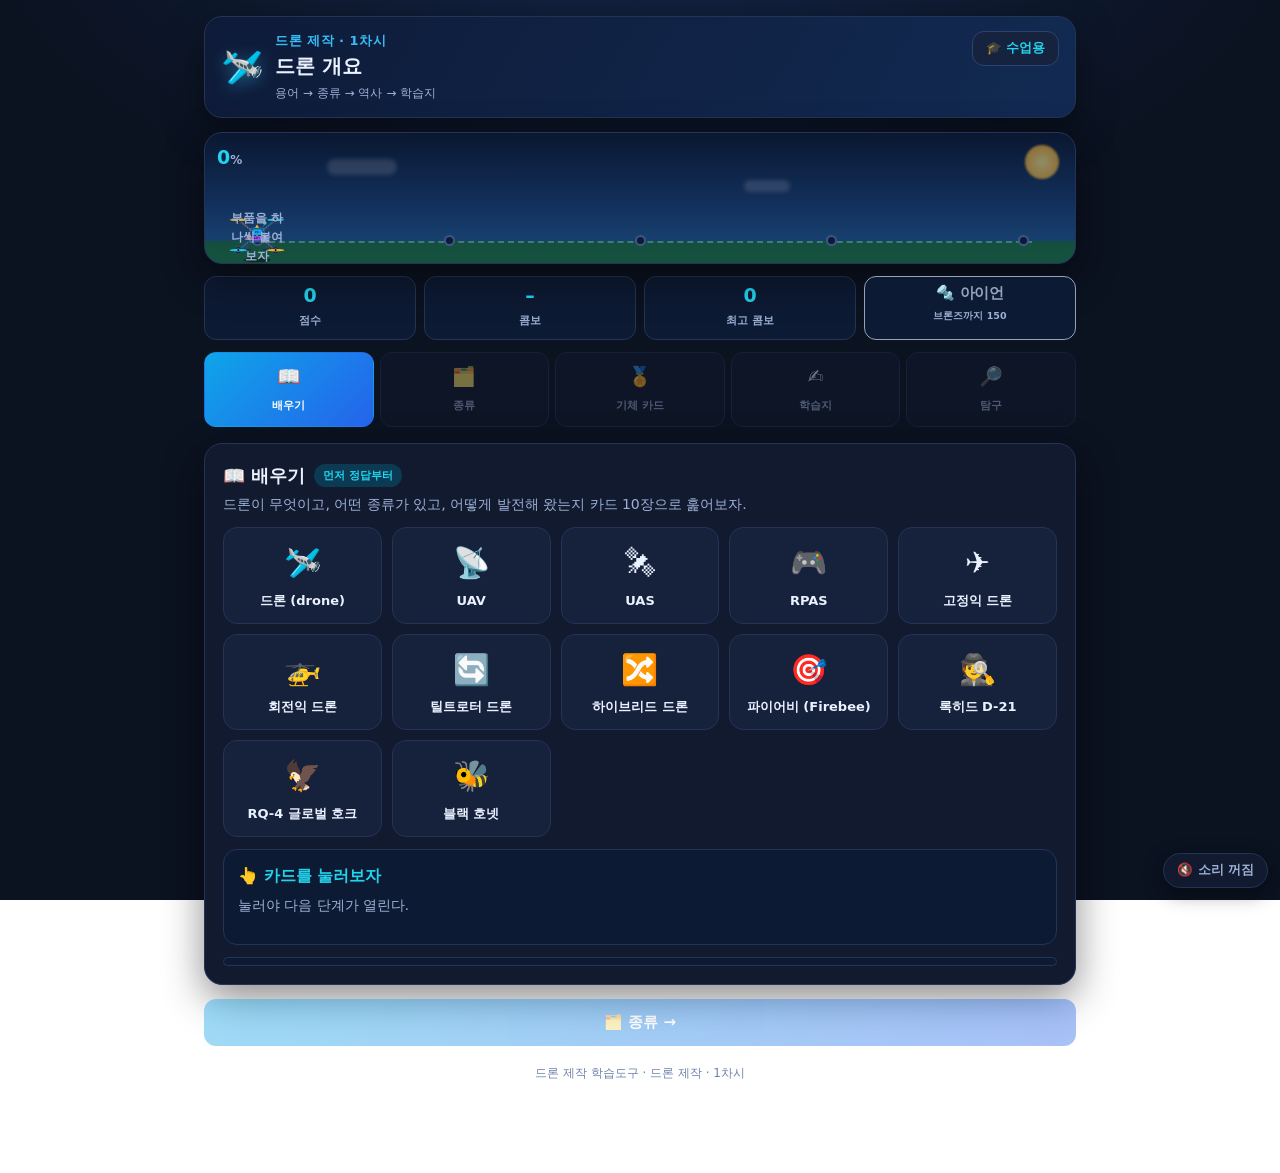
==== 01-drone-overview.html @ 3a170a02 "기록 초기화 버튼 추가 (공용 reset.js) 교실 공용 PC에서 앞 학생 기록이 다음 학생에게 그대로 보이던 문제. links/reset.js 를 한 줄로 붙여 왼쪽 아래에 초" ====
<!DOCTYPE html>
<html lang="ko">
<head>
<meta charset="UTF-8">
<meta name="viewport" content="width=device-width, initial-scale=1.0, maximum-scale=1.0, user-scalable=no">
<title>1차시 · 드론 개요</title>
<link rel="stylesheet" href="lesson.css">
</head>
<body>
<script src="https://hongyul67-cpu.github.io/links/collector.js" data-tool="드론 제작 마스터"></script>
<script src="rc-part.js"></script>
<script src="https://hongyul67-cpu.github.io/links/rank.js" data-tool="드론 제작"></script>
<script>
/* ── 랭킹전(공용 계급) + 생기부 키워드 ──
   · 랭킹: 같은 data-tool("드론 제작")을 쓰는 도구끼리 RP(랭크 포인트)가 하나로 쌓인다.
   · 생기부: 제출할 때 활동명·도전횟수·계급이 자동으로 얹혀 키워드·문장 초안이 만들어진다. */
(function(){
  var MODE_NAME = '드론 개요';
  var TRY_KEY   = 'try_드론';

  function bumpTry(m){
    var d={}; try{ d=JSON.parse(localStorage.getItem(TRY_KEY))||{}; }catch(e){}
    d[m]=(d[m]||0)+1;
    try{ localStorage.setItem(TRY_KEY, JSON.stringify(d)); }catch(e){}
    return d[m];
  }
  /* 도구마다 화면 구조가 달라, 계급은 화면 구석 배지로 공통 표시한다 */
  function paintBadge(){
    if(!window.Rank || !document.body) return;
    var el=document.getElementById('rk-badge');
    if(!el){
      el=document.createElement('div'); el.id='rk-badge';
      el.style.cssText='position:fixed;right:10px;bottom:10px;z-index:9998;'
        +'font-size:11.5px;opacity:.9;pointer-events:none';
      document.body.appendChild(el);
    }
    try{ el.innerHTML=Rank.badge(); }catch(e){}
  }
  window.RankKit = {
    mode: MODE_NAME,
    /* 채점이 끝난 지점에서 호출 — RP 정산 + 승급 연출 */
    award: function(pct, mode){
      if(!window.Rank) return null;
      var rk=null;
      try{ rk=Rank.award(pct, {mode: mode||MODE_NAME}); }catch(e){}
      paintBadge();
      if(rk && rk.tierUp && window.FX){
        try{ FX.banner({icon:rk.tierAfter.icon, title:rk.tierAfter.name+' 승급!',
                        sub:rk.after+' RP · '+rk.tierAfter.full, stars:3}); }catch(e){}
      }
      return rk;
    }
  };
  if(document.readyState==='loading') document.addEventListener('DOMContentLoaded', paintBadge);
  else paintBadge();

  /* 생기부 — 제출 payload 에 활동명·도전횟수·계급을 자동으로 붙인다 */
  var t=setInterval(function(){
    if(!window.ResultCollector) return;
    clearInterval(t);
    if(ResultCollector.__kit) return;
    ResultCollector.__kit=1;
    var orig=ResultCollector.open;
    ResultCollector.open=function(p){
      p=p||{};
      var m=p.mode||MODE_NAME;
      p.mode=m;
      if(p.retry===undefined) p.retry=bumpTry(m);
      if(p.tier===undefined && window.Rank){ try{ p.tier=Rank.get().tier.full; }catch(e){} }
      return orig.call(this,p);
    };
  }, 60);
})();
</script>
<script src="drone-anim.js"></script>
<script src="fx.js"></script>
<script src="class-mode.js"></script>
<script src="lesson.js"></script>
<script>
Lesson.start({
 id:"01", logo:"🛩️",
 tag:"드론 제작 · 1차시", name:"드론 개요",
 sub:"용어 → 종류 → 역사 → 학습지",
 steps:[

 {key:"learn", ico:"📖", label:"배우기", type:"cards",
  intro:"드론이 무엇이고, 어떤 종류가 있고, 어떻게 발전해 왔는지 카드 10장으로 훑어보자.",
  data:[
   {i:"🛩️", n:"드론 (drone)", d:[
     "조종사가 <b>타지 않고</b> 원격 조종으로 유도하는 항공기나 비행체.",
     "원래 뜻은 <b>수벌</b>. 벌이 윙윙거리는 소리에서 왔다.",
     "군함의 <b>대공포 사격 훈련에서 표적</b>으로 쓰인 원격 조종 무인항공기를 가리키던 말이 굳어졌다.",
     "지금은 사물인터넷(IoT)·디지털 트윈과 연결되며 발전 가능성이 계속 커지고 있다."]},
   {i:"📡", n:"UAV", d:[
     "Unmanned Aerial Vehicle — <b>무인 항공기</b>.",
     "사람이 타지 않는 <b>비행체 그 자체</b>를 가리킨다.",
     "가장 널리 쓰이는 공식 용어다."]},
   {i:"🛰", n:"UAS", d:[
     "Unmanned Aerial System — <b>무인 항공기 시스템</b>.",
     "비행체만이 아니라 <b>지상통제소·통신 장비·조종자까지 묶은 전체 시스템</b>을 뜻한다.",
     "드론 하나만으로는 임무를 못 하기 때문에 시스템으로 보는 관점이다."]},
   {i:"🎮", n:"RPAS", d:[
     "Remotely Piloted Aircraft System — <b>원격 조종 항공기 시스템</b>.",
     "<b>사람이 원격으로 조종한다</b>는 점을 분명히 하는 용어다.",
     "국제민간항공기구(ICAO)에서 쓰는 표현이다."]},
   {i:"✈️", n:"고정익 드론", d:[
     "날개가 <b>고정</b>되어 있고, 앞으로 나아가며 날개에서 양력을 얻는다.",
     "장점: <b>멀리·오래·빠르게</b> 난다. 넓은 지역 측량·감시에 유리.",
     "단점: <b>제자리에 멈출 수 없고</b>, 이착륙에 활주로나 발사 장치가 필요하다."]},
   {i:"🚁", n:"회전익 드론", d:[
     "프로펠러(로터)를 돌려 양력을 얻는다. 프로펠러가 4개면 <b>쿼드콥터</b>.",
     "장점: <b>수직 이착륙</b>과 <b>호버링(제자리 정지)</b>이 된다. 좁은 곳에서도 뜬다.",
     "단점: 에너지를 많이 써서 <b>체공 시간이 짧다</b>.",
     "우리가 만드는 <b>멀티콥터</b>가 바로 이 종류다."]},
   {i:"🔄", n:"틸트로터 드론", d:[
     "로터(프로펠러)를 <b>기울일 수 있다</b>.",
     "이착륙할 때는 로터를 위로 세워 <b>회전익처럼</b>, 순항할 때는 앞으로 눕혀 <b>고정익처럼</b> 난다.",
     "두 방식의 장점을 합쳤지만 <b>구조가 복잡하고 비싸다</b>."]},
   {i:"🔀", n:"하이브리드 드론", d:[
     "고정익 날개에 <b>수직 이착륙용 로터를 따로</b> 달았다.",
     "로터는 뜨고 내릴 때만 쓰고, 순항은 날개와 추진 프로펠러로 한다.",
     "틸트로터보다 구조가 단순해 실제 산업용으로 많이 쓴다."]},
   {i:"🎯", n:"파이어비 (Firebee)", d:[
     "<b>드론의 효시</b>로 불린다.",
     "1950년대 미국이 <b>표적용</b>으로 쓰던 무인항공기를 <b>제트 추진 정찰용</b>으로 개발했다.",
     "<b>베트남전</b>에서 정찰용으로 사용하기 시작했다."]},
   {i:"🕵️", n:"록히드 D-21", d:[
     "<b>마하 3 이상</b>의 초음속 정찰 드론.",
     "1960년 5월 1일 미국의 <b>U-2 고고도 유인 정찰기가 소련 상공에서 격추</b>된 사건이 계기.",
     "유인 정찰기가 하기 어려운 임무를 <b>대행</b>하기 위해 1962년에 개발됐다."]},
   {i:"🦅", n:"RQ-4 글로벌 호크", d:[
     "최대 중량 <b>14.6t</b>, 순항 속도 <b>570km/h</b>.",
     "<b>32시간 이상</b> 장시간 체공해 하루 만에 한반도 절반 크기를 감시한다.",
     "최고 <b>1만 8,000m</b> 고공에서 정밀 감시가 가능하다."]},
   {i:"🐝", n:"블랙 호넷", d:[
     "길이 <b>16cm</b>, 카메라 포함 무게 <b>18g</b>의 초소형·초경량 드론.",
     "약 <b>25분</b> 비행한다.",
     "적의 <b>위치</b>와 <b>시설물 위치 파악</b> 등 정찰용으로 쓴다."]}
  ]},

 {key:"kind", ico:"🗂️", label:"종류", type:"sort",
  intro:"각 설명이 어떤 드론의 특징인지 알맞은 통에 넣자.",
  hint:"💡 <b>고정익</b>=멀리·오래 / <b>회전익</b>=제자리·좁은 곳 / <b>틸트로터</b>=로터를 기울임 / <b>하이브리드</b>=날개+수직 로터를 따로",
  data:{
   bins:["고정익","회전익","틸트로터","하이브리드"],
   items:[
    {t:"날개가 고정되어 있고 앞으로 나아가며 양력을 얻는다", bin:"고정익"},
    {t:"이착륙에 활주로나 발사 장치가 필요하다", bin:"고정익"},
    {t:"수직 이착륙과 호버링(제자리 정지)이 된다", bin:"회전익"},
    {t:"쿼드콥터·멀티콥터가 여기에 속한다", bin:"회전익"},
    {t:"에너지를 많이 써서 체공 시간이 짧다", bin:"회전익"},
    {t:"로터를 세웠다 눕혔다 하며 두 방식을 오간다", bin:"틸트로터"},
    {t:"고정익 날개에 수직 이착륙용 로터를 따로 달았다", bin:"하이브리드"}
   ]}},

 {key:"hist", ico:"🏅", label:"기체 카드", type:"match",
  intro:"역사에 남은 드론들이다. 기체와 설명을 연결하자.",
  hint:"💡 <b>14.6t·570km/h·32시간</b>이면 글로벌 호크, <b>16cm·18g</b>이면 블랙 호넷. 숫자를 기억하면 시험에서 바로 풀린다.",
  data:[
   {k:"파이어비",       a:"1950년대 미국이 표적용을 정찰용으로 개발 — 베트남전에서 사용한 드론의 효시"},
   {k:"록히드 D-21",    a:"마하 3 이상의 초음속 정찰 드론 — U-2 격추 사건을 계기로 1962년 개발"},
   {k:"RQ-4 글로벌 호크", a:"최대 중량 14.6t · 순항 570km/h · 32시간 이상 체공 · 1만 8,000m 고공 감시"},
   {k:"블랙 호넷",      a:"길이 16cm · 카메라 포함 18g · 약 25분 비행하는 초소형 정찰 드론"},
   {k:"MQ-1 프레데터",  a:"최대 이륙 중량 1톤 · 100kg 무장이 가능한 중고도 무장 드론"}
  ]},

 {key:"quiz", ico:"✍️", label:"학습지", type:"quiz",
  intro:"12문제다. 다 풀고 <b>채점하기</b>를 누르자.",
  data:[
  {q:"조종사가 탑승하지 않고 원격 조종으로 유도하는 항공기나 비행체를 무엇이라 하는가?",
   a:["드론","글라이더","헬리콥터","여객기"], c:0,
   x:"원래 '수벌'이라는 뜻으로, 대공포 훈련 표적에서 유래했다."},
  {q:"UAV를 우리말로 옮기면?",
   a:["무인 항공기","유인 항공기","회전익 항공기","초경량 비행장치"], c:0,
   x:"Unmanned Aerial Vehicle — 사람이 타지 않는 비행체 그 자체."},
  {q:"비행체뿐 아니라 지상통제소·통신 장비까지 묶은 '시스템 전체'를 뜻하는 약자는?",
   a:["UAS","UAV","FC","ESC"], c:0,
   x:"Unmanned Aerial System. 드론은 기체만으로 임무를 수행할 수 없다."},
  {q:"'사람이 원격으로 조종한다'는 점을 분명히 하는 용어는?",
   a:["RPAS","UAV","GPS","PWM"], c:0,
   x:"Remotely Piloted Aircraft System — 원격 조종 항공기 시스템."},
  {q:"수직 이착륙과 호버링이 가능한 드론은?",
   a:["회전익 드론","고정익 드론","글라이더","비행선"], c:0,
   x:"프로펠러를 돌려 양력을 얻으므로 제자리에서 뜨고 멈출 수 있다."},
  {q:"멀리·오래 날 수 있지만 제자리에 멈출 수 없는 드론은?",
   a:["고정익 드론","회전익 드론","쿼드콥터","멀티콥터"], c:0,
   x:"앞으로 나아가야 날개에서 양력이 생기기 때문이다."},
  {q:"로터를 기울여 이착륙은 회전익처럼, 순항은 고정익처럼 나는 드론은?",
   a:["틸트로터 드론","하이브리드 드론","고정익 드론","회전익 드론"], c:0,
   x:"두 방식의 장점을 합쳤지만 구조가 복잡하다."},
  {q:"드론의 효시로 불리며 베트남전에서 정찰용으로 쓰인 기체는?",
   a:["파이어비","록히드 D-21","글로벌 호크","블랙 호넷"], c:0,
   x:"표적용으로 쓰던 것을 제트 추진 정찰용으로 개발했다."},
  {q:"최대 중량 14.6t, 순항 속도 570km/h로 32시간 이상 체공하며 1만 8,000m 고공에서 정밀 감시하는 드론은?",
   a:["RQ-4 글로벌 호크","블랙 호넷","파이어비","록히드 D-21"], c:0,
   x:"하루 만에 한반도 절반 크기를 감시할 수 있다."},
  {q:"길이 16cm, 카메라 포함 무게 18g, 약 25분 비행하는 초소형 정찰 드론은?",
   a:["블랙 호넷","파이어비","MQ-1 프레데터","록히드 D-21"], c:0,
   x:"적의 위치와 시설물 위치를 파악하는 정찰용이다."},
  {q:"마하 3 이상으로 나는 초음속 정찰 드론으로, U-2 격추 사건을 계기로 개발된 것은?",
   a:["록히드 D-21","RQ-4","파이어비","블랙 호넷"], c:0,
   x:"유인 정찰기가 하기 어려운 임무를 대행하려고 1962년에 개발됐다."},
  {q:"인공지능을 활용한 드론 기술로 볼 수 없는 것은?",
   a:["사람이 조종간을 잡고 처음부터 끝까지 수동으로 비행하는 것","주변 환경과 장애물을 감지해 실시간으로 최적 경로를 설정","딥러닝으로 특정 사물을 인식해 추적·모니터링","농작물 상태를 분석해 물·비료 사용량을 조정"], c:0,
   x:"나머지 셋은 모두 AI 드론 기술이다. 수동 비행은 AI와 관계가 없다."}
 ]},

 {key:"probe", ico:"🔎", label:"탐구", type:"probe",
  topic:"관심 있는 드론(또는 무인기)을 <b>하나</b> 골라, 어떤 종류이고 어디에 어떻게 쓰이는지 조사해 보자.",
  keywords:["드론 이름 + 스펙","드론 활용 분야","산업용 드론","군용 드론","고정익 vs 회전익"],
  fields:[
   {k:"name",   label:"조사한 기체 (이름·제조사)", tip:"예) DJI Mavic 3 · DJI", min:6, short:true},
   {k:"type",   label:"어떤 종류인가 (고정익/회전익/틸트로터/하이브리드)와 그 근거", tip:"왜 그 종류라고 생각했는지도 함께", min:20},
   {k:"use",    label:"어디에 어떻게 쓰이나 (활용 분야)", tip:"촬영·측량·농업·군사·배송 등 실제 쓰임", min:25},
   {k:"feature",label:"이 기체의 특징·장점", tip:"크기·비행시간·특별한 기능 등", min:20},
   {k:"learned",label:"조사하며 새로 알게 된 점", tip:"몰랐던 것, '왜 그런지'까지 쓰면 좋다", min:25},
   {k:"src",    label:"참고한 자료(출처)", tip:"웹사이트 주소나 책 이름", min:4, short:true}
  ]}
]});
</script>
<!-- 공용 기록 초기화 (교실 공용 PC용) -->
<script src="https://hongyul67-cpu.github.io/links/reset.js"></script>
</body>
</html>
---- lesson.css ----
/* 드론 제작 이론 차시 공용 스타일 */
:root{
  --bg:#0b1220; --panel:#111a2e; --panel2:#16213c; --line:#243456;
  --ink:#eaf1ff; --sub:#9db0d6; --muted:#6f83ac;
  --brand:#38bdf8; --brand2:#22d3ee; --good:#34d399; --bad:#fb7185;
  --gold:#fbbf24; --violet:#a78bfa;
  --shadow:0 14px 40px rgba(0,0,0,.45);
}
*{box-sizing:border-box}
html,body{margin:0;padding:0}
body{
  background:radial-gradient(1200px 600px at 50% -10%, #14264a 0%, var(--bg) 55%) fixed;
  color:var(--ink); font-family:"Malgun Gothic",system-ui,"Segoe UI",Roboto,sans-serif;
  -webkit-tap-highlight-color:transparent; line-height:1.55;
}
.wrap{max-width:900px;margin:0 auto;padding:16px 14px 90px}
.btn{cursor:pointer;border:0;border-radius:12px;font-weight:800;font-family:inherit}
.btn:active{transform:translateY(1px)}
code{background:#0b1428;border:1px solid var(--line);border-radius:5px;padding:1px 5px;font-size:12.5px;color:var(--gold)}

header.top{display:flex;align-items:center;gap:12px;padding:14px 16px;margin-bottom:14px;
  background:linear-gradient(120deg,#0e1b38,#122a52);border:1px solid var(--line);
  border-radius:18px;box-shadow:var(--shadow)}
header.top .logo{font-size:34px;filter:drop-shadow(0 4px 8px rgba(56,189,248,.4))}
header.top .t1{font-size:13px;color:var(--brand);font-weight:800;letter-spacing:.5px}
header.top .t2{font-size:20px;font-weight:900}
header.top .t3{font-size:12px;color:var(--sub);margin-top:2px}
header.top .classbtn{margin-left:auto;flex:none;align-self:flex-start;background:#16233f;
  border:1px solid #2c4370;color:var(--brand2);padding:8px 13px;font-size:12.5px;white-space:nowrap}
header.top .classbtn:hover{border-color:var(--brand)}

/* ── 진행 활주로: 드론이 진도만큼 날아오른다 ── */
.flightpath{position:relative;height:132px;margin-bottom:12px;border:1px solid var(--line);
  border-radius:18px;overflow:hidden;box-shadow:var(--shadow);
  background:linear-gradient(180deg,#0a1730 0%,#12305c 55%,#1b4a7a 100%)}
.flightpath .fp-sun{position:absolute;right:16px;top:12px;width:34px;height:34px;border-radius:50%;
  background:radial-gradient(circle,#fde68a,#f59e0b);opacity:.55;filter:blur(1px)}
.flightpath .fp-cloud{position:absolute;background:rgba(255,255,255,.13);border-radius:99px;filter:blur(2px)}
.flightpath .fp-cloud.c1{width:70px;height:16px;left:14%;top:20%;animation:fpc 26s linear infinite}
.flightpath .fp-cloud.c2{width:46px;height:12px;left:62%;top:36%;animation:fpc 34s linear infinite reverse}
@keyframes fpc{from{transform:translateX(-30px)}to{transform:translateX(240px)}}
.flightpath .fp-ground{position:absolute;left:0;right:0;bottom:0;height:22px;background:#14532d;opacity:.75}
.flightpath .fp-path{position:absolute;left:5%;right:5%;bottom:20px;height:0;
  border-top:2px dashed rgba(148,197,255,.35)}
.flightpath .fp-marks{position:absolute;left:0;right:0;bottom:14px;height:14px}
.flightpath .fp-mark{position:absolute;width:11px;height:11px;margin-left:-5px;border-radius:50%;
  background:#0d1a33;border:2px solid #3d5588;transition:.35s}
.flightpath .fp-mark.on{background:var(--good);border-color:var(--good);
  box-shadow:0 0 10px rgba(52,211,153,.8);transform:scale(1.2)}
.flightpath .fp-drone{position:absolute;left:6%;bottom:12%;width:64px;height:64px;margin:0 0 -20px -32px;
  transition:left .9s cubic-bezier(.4,0,.2,1),bottom .9s cubic-bezier(.4,0,.2,1)}
.flightpath .fp-drone .dz{max-width:none;width:100%;aspect-ratio:1}
.flightpath .fp-drone .dz .cap{display:none}
.flightpath .fp-emoji{font-size:32px;text-align:center;line-height:64px}
.flightpath .fp-pct{position:absolute;left:12px;top:10px;font-size:12px;font-weight:800;color:var(--sub)}
.flightpath .fp-pct b{font-size:19px;color:var(--brand2);font-weight:900}
.flightpath.done{background:linear-gradient(180deg,#0a1730 0%,#1b4a7a 45%,#3d86c4 100%)}
.flightpath.done .fp-pct b{color:var(--good)}

.hudrow{margin-bottom:12px}

.steps{display:grid;gap:6px;margin-bottom:16px}
.step{background:var(--panel);border:1px solid var(--line);border-radius:12px;
  padding:9px 3px;text-align:center;cursor:pointer;transition:.15s;position:relative;overflow:hidden}
.step .ico{font-size:19px;display:block}
.step .lb{font-size:10.5px;font-weight:800;color:var(--sub);margin-top:2px;line-height:1.2}
.step.on{background:linear-gradient(135deg,#0ea5e9,#2563eb);border-color:transparent}
.step.on .lb{color:#fff}
.step.done::after{content:"✓";position:absolute;top:3px;right:5px;color:var(--good);font-weight:900;font-size:12px}
.step.locked{opacity:.45}

section.panel{display:none;animation:fade .25s ease}
section.panel.show{display:block}
@keyframes fade{from{opacity:0;transform:translateY(6px)}to{opacity:1;transform:none}}

.card{background:var(--panel);border:1px solid var(--line);border-radius:18px;padding:18px;
  box-shadow:var(--shadow);margin-bottom:14px}
.sectitle{display:flex;align-items:center;gap:9px;font-size:18px;font-weight:900;margin-bottom:4px;flex-wrap:wrap}
.sectitle .pill{font-size:11px;background:#0b3a52;color:var(--brand2);padding:3px 9px;border-radius:999px;font-weight:800}
.lead{font-size:14px;color:var(--sub);margin:4px 0 0}
.hint{background:#0d1a33;border:1px dashed var(--line);border-radius:12px;padding:10px 12px;
  font-size:13px;color:var(--sub);margin-top:12px}
.hint b{color:var(--gold)}
.warn{background:#3a2f10;border:1px solid #7c5b12;border-radius:12px;padding:10px 12px;
  font-size:12.5px;color:#fde68a;margin-top:10px}

.bar{height:9px;background:#0d1a33;border-radius:99px;overflow:hidden;margin-top:12px;border:1px solid var(--line)}
.bar i{display:block;height:100%;background:linear-gradient(90deg,#0ea5e9,#22d3ee);width:0;transition:.3s}
.nav{display:flex;gap:10px;margin-top:14px;flex-wrap:wrap}
.bigbtn{flex:1;min-width:150px;background:linear-gradient(135deg,#0ea5e9,#2563eb);color:#fff;padding:14px;font-size:15px}
.bigbtn:disabled{opacity:.4;cursor:not-allowed}
.bigbtn.ghost{background:var(--panel2);border:1px solid var(--line);color:var(--sub);flex:0 0 auto;min-width:100px}
.bigbtn.gold{background:linear-gradient(135deg,#f59e0b,#d97706)}
.msg{margin-top:10px;font-size:13.5px;font-weight:800;min-height:20px}
.msg.ok{color:var(--good)} .msg.no{color:var(--bad)}

/* 배우기 카드 */
.cards{display:grid;grid-template-columns:repeat(auto-fill,minmax(150px,1fr));gap:10px;margin-top:12px}
.lc{background:var(--panel2);border:1px solid var(--line);border-radius:14px;padding:12px;cursor:pointer;
  transition:.15s;text-align:center}
.lc:hover{border-color:var(--brand)}
.lc .ci{font-size:30px}
.lc .cn{font-size:13px;font-weight:900;margin-top:4px}
.lc.seen{border-color:var(--good);background:#132a2c}
.lc.seen::after{content:" ✓";color:var(--good);font-weight:900}
.lc{transition:.15s,transform .3s}
.detail{margin-top:12px;background:#0d1a33;border:1px solid var(--line);border-radius:14px;padding:14px;min-height:96px}
.detail.pop{animation:dpop .35s cubic-bezier(.34,1.5,.64,1)}
@keyframes dpop{0%{transform:scale(.97);opacity:.4}100%{transform:none;opacity:1}}
.detail h4{margin:0 0 6px;font-size:16px;color:var(--brand2)}
.detail ul{margin:6px 0 0;padding-left:18px;font-size:13.5px;color:var(--sub)}
.detail li{margin-bottom:4px}
.detail b{color:var(--ink)}

/* 선택지 버튼 */
.opts{display:flex;flex-wrap:wrap;gap:8px;margin-top:10px}
.opt{background:var(--panel2);border:1px solid var(--line);color:var(--ink);padding:9px 13px;
  border-radius:11px;font-size:13px;font-weight:700}
.opt:hover{border-color:var(--brand)}
.opt.sel{background:linear-gradient(135deg,#0ea5e9,#2563eb);border-color:transparent;color:#fff}
.opt.used{opacity:.32;pointer-events:none}

/* 매칭 */
.rows{display:grid;gap:8px;margin-top:10px}
.row{display:flex;align-items:center;gap:10px;background:#0d1a33;border:1px solid var(--line);
  border-radius:11px;padding:10px 12px;font-size:13px;cursor:pointer}
.row .rk{font-weight:900;color:var(--brand2);min-width:96px}
.row .rv{flex:1;color:var(--muted)}
.row.sel{border-color:var(--brand);background:#16305c}
.row.ok{border-color:var(--good);background:#12402f}
.row.ok .rv{color:#a7f3d0;font-weight:800}

/* 분류(통에 넣기) */
.bins{display:grid;grid-template-columns:repeat(auto-fit,minmax(150px,1fr));gap:10px;margin-top:12px}
.bin{background:#0d1a33;border:2px dashed var(--line);border-radius:14px;padding:11px;min-height:104px;cursor:pointer}
.bin:hover{border-color:var(--brand)}
.bin .bt{font-size:13px;font-weight:900;color:var(--brand2);text-align:center;margin-bottom:7px}
.bin .bi{background:#12402f;border:1px solid var(--good);border-radius:9px;padding:5px 8px;
  font-size:12px;margin-bottom:5px;color:#a7f3d0;font-weight:700}
.bin.shake{animation:shk .4s}
@keyframes shk{0%,100%{transform:none}25%{transform:translateX(-6px)}75%{transform:translateX(6px)}}

/* 맞는 것 고르기 */
.checks{display:grid;gap:7px;margin-top:10px}
.chk{display:flex;gap:10px;align-items:flex-start;background:#0d1a33;border:1px solid var(--line);
  border-radius:11px;padding:10px 12px;font-size:13px;cursor:pointer}
.chk .box{width:22px;height:22px;flex:none;border-radius:6px;border:2px solid var(--line);
  display:grid;place-items:center;font-size:13px;color:transparent}
.chk.on{border-color:var(--good);background:#12402f}
.chk.on .box{background:var(--good);border-color:var(--good);color:#06281c}
.chk.shake{animation:shk .4s}

/* 순서 */
.seq{display:flex;flex-direction:column;gap:8px;margin-top:10px}
.seqslot{display:flex;align-items:center;gap:10px;background:#0d1a33;border:1px solid var(--line);
  border-radius:11px;padding:9px 12px;font-size:13.5px;min-height:44px}
.seqslot .no{width:24px;height:24px;flex:none;border-radius:50%;background:var(--panel2);
  display:grid;place-items:center;font-size:12px;font-weight:900;color:var(--sub)}
.seqslot.filled .no{background:linear-gradient(135deg,#0ea5e9,#2563eb);color:#fff}

/* 학습지 */
.q{background:#0d1a33;border:1px solid var(--line);border-radius:14px;padding:14px;margin-bottom:10px}
.q .qh{font-size:14px;font-weight:800;margin-bottom:9px}
.q .qh .no{display:inline-grid;place-items:center;width:22px;height:22px;border-radius:50%;
  background:var(--panel2);color:var(--brand2);font-size:12px;font-weight:900;margin-right:7px}
.q .ans{display:grid;gap:6px}
.q .ans .a{background:var(--panel2);border:1px solid var(--line);color:var(--ink);border-radius:10px;
  padding:9px 12px;font-size:13px;text-align:left;cursor:pointer;font-family:inherit;font-weight:600}
.q .ans .a:hover{border-color:var(--brand)}
.q .ans .a.sel{background:linear-gradient(135deg,#0ea5e9,#2563eb);border-color:transparent;color:#fff}
.q input.short{width:100%;background:var(--panel2);border:1px solid var(--line);border-radius:10px;
  color:var(--ink);padding:10px;font-size:14px;font-family:inherit}
.q input.short:focus{outline:none;border-color:var(--brand)}
.q.right{border-color:var(--good)} .q.wrong{border-color:var(--bad)}
.q .exp{margin-top:9px;font-size:12.5px;padding:9px 11px;border-radius:10px;display:none}
.q.right .exp{display:block;background:#12402f;color:#a7f3d0}
.q.wrong .exp{display:block;background:#43121f;color:#fecdd3}

.score{display:grid;grid-template-columns:repeat(3,1fr);gap:10px;margin-top:12px;text-align:center}
.score div{background:#0d1a33;border:1px solid var(--line);border-radius:14px;padding:14px 6px}
.score b{display:block;font-size:26px;color:var(--brand2)}
.score span{font-size:12px;color:var(--sub)}

/* ── 탐구 보고서 (type:"probe") ── */
.pguide{background:#0d1830;border:1px dashed var(--line);border-radius:14px;padding:13px 14px;margin:6px 0 14px;font-size:13px;color:var(--sub)}
.pguide .pg-h{font-weight:900;color:var(--brand2);margin-bottom:6px;font-size:13.5px}
.pguide .pg-kw{display:flex;flex-wrap:wrap;gap:6px;margin-top:8px}
.pguide .pg-kw span{font-size:11.5px;background:#132a4a;border:1px solid var(--line);color:var(--brand);padding:3px 9px;border-radius:99px;font-weight:700}
.pf{margin-bottom:13px}
.pf .pfl{font-size:13.5px;font-weight:900;color:var(--ink);margin-bottom:3px}
.pf .pfl .pfr{color:var(--bad);font-size:11px;margin-left:4px}
.pf .pft{font-size:12px;color:var(--muted);margin-bottom:6px}
.pf input,.pf textarea{width:100%;background:#0d1830;border:1px solid var(--line);border-radius:11px;
  color:var(--ink);padding:11px 12px;font-size:14px;font-family:inherit;line-height:1.6}
.pf textarea{min-height:80px;resize:vertical}
.pf input:focus,.pf textarea:focus{outline:none;border-color:var(--brand);box-shadow:0 0 0 3px rgba(56,189,248,.14)}
.pf .pfc{font-size:11.5px;color:var(--muted);text-align:right;margin-top:3px}
.pf .pfc.ok{color:var(--good)}
.phelper{font-size:12.5px;color:var(--muted);text-align:center;margin:6px 0}
.psaved{position:fixed;left:50%;bottom:18px;transform:translateX(-50%);background:#12402f;border:1px solid var(--good);
  color:#a7f3d0;padding:9px 18px;border-radius:99px;font-size:13px;font-weight:800;opacity:0;transition:.3s;pointer-events:none;z-index:50}
.psaved.show{opacity:1}

.foot{text-align:center;font-size:12px;color:var(--muted);margin-top:18px}
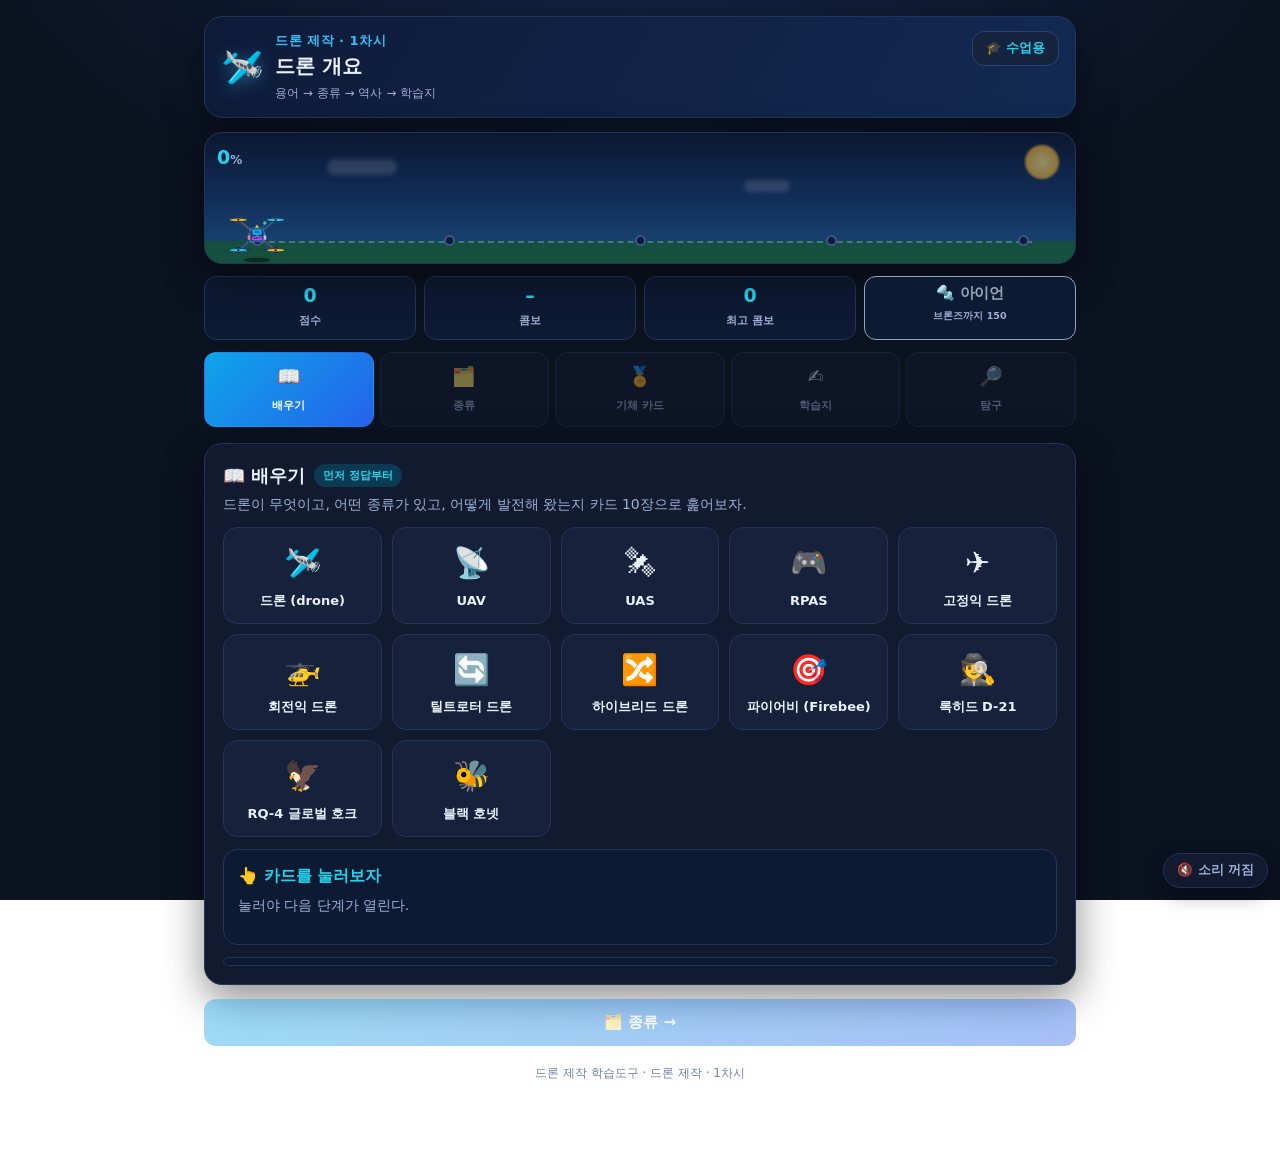
==== commit c60024f1: "[점검] 파트13 드론 A — 계급 배지 겹침·배너 먹통·캡션·ESC 정답 유출 고침 - 계급 배지(#rk-badge)가 소리 토글(#fxSnd) 위에 그대로 포개져 글자가 겹쳐 " ====
--- a/01-drone-overview.html
+++ b/01-drone-overview.html
@@ -2,6 +2,8 @@
 <html lang="ko">
 <head>
 <meta charset="UTF-8">
+<!-- 수업용 「모두 같은 문제」 — ?fix=1 로 열면 문제·보기 순서가 고정됩니다 -->
+<script src="https://hongyul67-cpu.github.io/links/fixorder.js"></script>
 <meta name="viewport" content="width=device-width, initial-scale=1.0, maximum-scale=1.0, user-scalable=no">
 <title>1차시 · 드론 개요</title>
 <link rel="stylesheet" href="lesson.css">
@@ -9,7 +11,7 @@
 <body>
 <script src="https://hongyul67-cpu.github.io/links/collector.js" data-tool="드론 제작 마스터"></script>
 <script src="rc-part.js"></script>
-<script src="https://hongyul67-cpu.github.io/links/rank.js" data-tool="드론 제작"></script>
+<script src="https://hongyul67-cpu.github.io/links/rank.js" data-tool="드론 제작" data-pace="class"></script>
 <script>
 /* ── 랭킹전(공용 계급) + 생기부 키워드 ──
    · 랭킹: 같은 data-tool("드론 제작")을 쓰는 도구끼리 RP(랭크 포인트)가 하나로 쌓인다.
@@ -23,6 +25,26 @@
     d[m]=(d[m]||0)+1;
     try{ localStorage.setItem(TRY_KEY, JSON.stringify(d)); }catch(e){}
     return d[m];
+  }
+  /* 오른쪽 아래에는 이미 다른 단추들이 산다 —
+     class-mode.js 의 「🎓 수업모드」(.cm-launch) 와 fx.js 의 소리 토글(#fxSnd).
+     그냥 두면 계급 배지가 그 위에 그대로 포개져 글자가 겹쳐 읽히지 않는다.
+     붙어 있는 것들을 재서 그 위로 올린다(backbar.js 가 왼쪽 아래에서 쓰는 방식과 같다).
+     두 단추가 fx.js 처럼 늦게 붙는 경우가 있어 load 뒤에 한 번 더 잰다. */
+  function stackBadge(el){
+    function place(){
+      var up=10;
+      ['.cm-launch','#fxSnd'].forEach(function(s){
+        var o=document.querySelector(s); if(!o) return;
+        var r=o.getBoundingClientRect();
+        if(r.height) up=Math.max(up, Math.round(window.innerHeight-r.top)+6);
+      });
+      el.style.bottom=up+'px';
+    }
+    place();
+    setTimeout(place,0);
+    window.addEventListener('load',place);
+    window.addEventListener('resize',place);   /* 폰 회전·창 크기 바뀜 */
   }
   /* 도구마다 화면 구조가 달라, 계급은 화면 구석 배지로 공통 표시한다 */
   function paintBadge(){
@@ -33,6 +55,7 @@
       el.style.cssText='position:fixed;right:10px;bottom:10px;z-index:9998;'
         +'font-size:11.5px;opacity:.9;pointer-events:none';
       document.body.appendChild(el);
+      stackBadge(el);
     }
     try{ el.innerHTML=Rank.badge(); }catch(e){}
   }
@@ -220,5 +243,6 @@
 </script>
 <!-- 공용 기록 초기화 (교실 공용 PC용) -->
 <script src="https://hongyul67-cpu.github.io/links/reset.js"></script>
+<script src="https://hongyul67-cpu.github.io/links/backbar.js"></script>
 </body>
 </html>
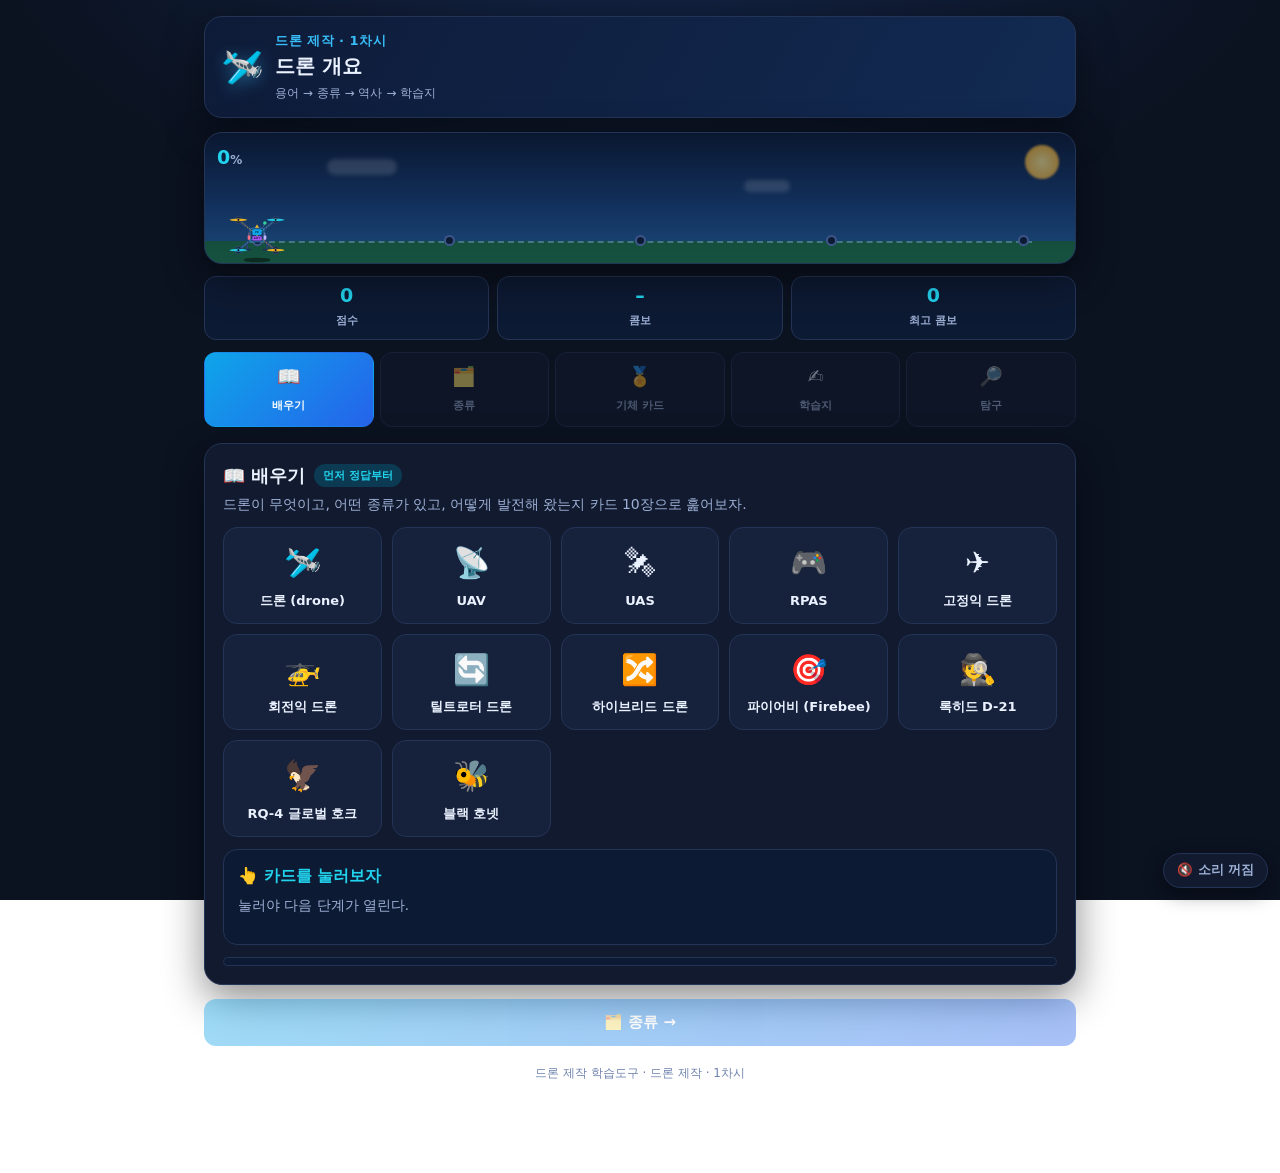
==== commit e7297a29: "수업 슬라이드 31장 신설 - 공용 뷰어(board-pro) 사용, 옛 수업모드(class-mode.js) 사본 제거 Co-Authored-By: Claude Opus 5 <nor" ====
--- a/01-drone-overview.html
+++ b/01-drone-overview.html
@@ -27,14 +27,14 @@
     return d[m];
   }
   /* 오른쪽 아래에는 이미 다른 단추들이 산다 —
-     class-mode.js 의 「🎓 수업모드」(.cm-launch) 와 fx.js 의 소리 토글(#fxSnd).
+     fx.js 의 소리 토글(#fxSnd) 이다.
      그냥 두면 계급 배지가 그 위에 그대로 포개져 글자가 겹쳐 읽히지 않는다.
      붙어 있는 것들을 재서 그 위로 올린다(backbar.js 가 왼쪽 아래에서 쓰는 방식과 같다).
      두 단추가 fx.js 처럼 늦게 붙는 경우가 있어 load 뒤에 한 번 더 잰다. */
   function stackBadge(el){
     function place(){
       var up=10;
-      ['.cm-launch','#fxSnd'].forEach(function(s){
+      ['#fxSnd'].forEach(function(s){
         var o=document.querySelector(s); if(!o) return;
         var r=o.getBoundingClientRect();
         if(r.height) up=Math.max(up, Math.round(window.innerHeight-r.top)+6);
@@ -97,7 +97,6 @@
 </script>
 <script src="drone-anim.js"></script>
 <script src="fx.js"></script>
-<script src="class-mode.js"></script>
 <script src="lesson.js"></script>
 <script>
 Lesson.start({
--- a/lesson.css
+++ b/lesson.css
@@ -25,9 +25,6 @@
 header.top .t1{font-size:13px;color:var(--brand);font-weight:800;letter-spacing:.5px}
 header.top .t2{font-size:20px;font-weight:900}
 header.top .t3{font-size:12px;color:var(--sub);margin-top:2px}
-header.top .classbtn{margin-left:auto;flex:none;align-self:flex-start;background:#16233f;
-  border:1px solid #2c4370;color:var(--brand2);padding:8px 13px;font-size:12.5px;white-space:nowrap}
-header.top .classbtn:hover{border-color:var(--brand)}
 
 /* ── 진행 활주로: 드론이 진도만큼 날아오른다 ── */
 .flightpath{position:relative;height:132px;margin-bottom:12px;border:1px solid var(--line);
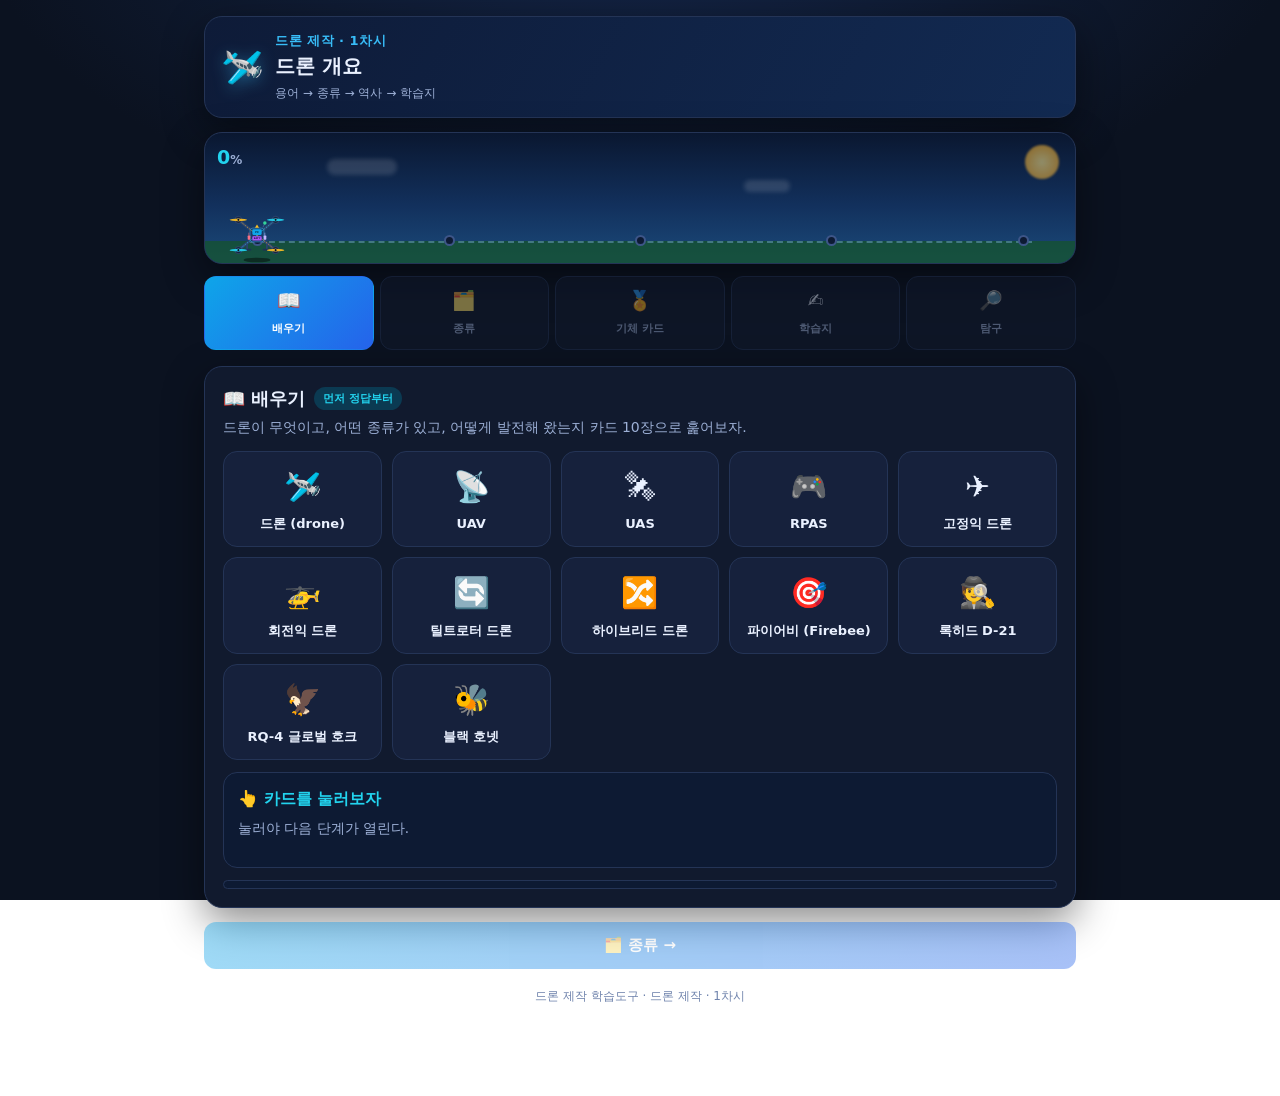
==== commit f2f9e617: "fx.js 사본을 없애고 links 공용 파일을 부르게 함 (10개 화면) Co-Authored-By: Claude Opus 5 <noreply@anthropic.com>" ====
--- a/01-drone-overview.html
+++ b/01-drone-overview.html
@@ -96,7 +96,7 @@
 })();
 </script>
 <script src="drone-anim.js"></script>
-<script src="fx.js"></script>
+<script src="https://hongyul67-cpu.github.io/links/fx.js"></script>
 <script src="lesson.js"></script>
 <script>
 Lesson.start({
